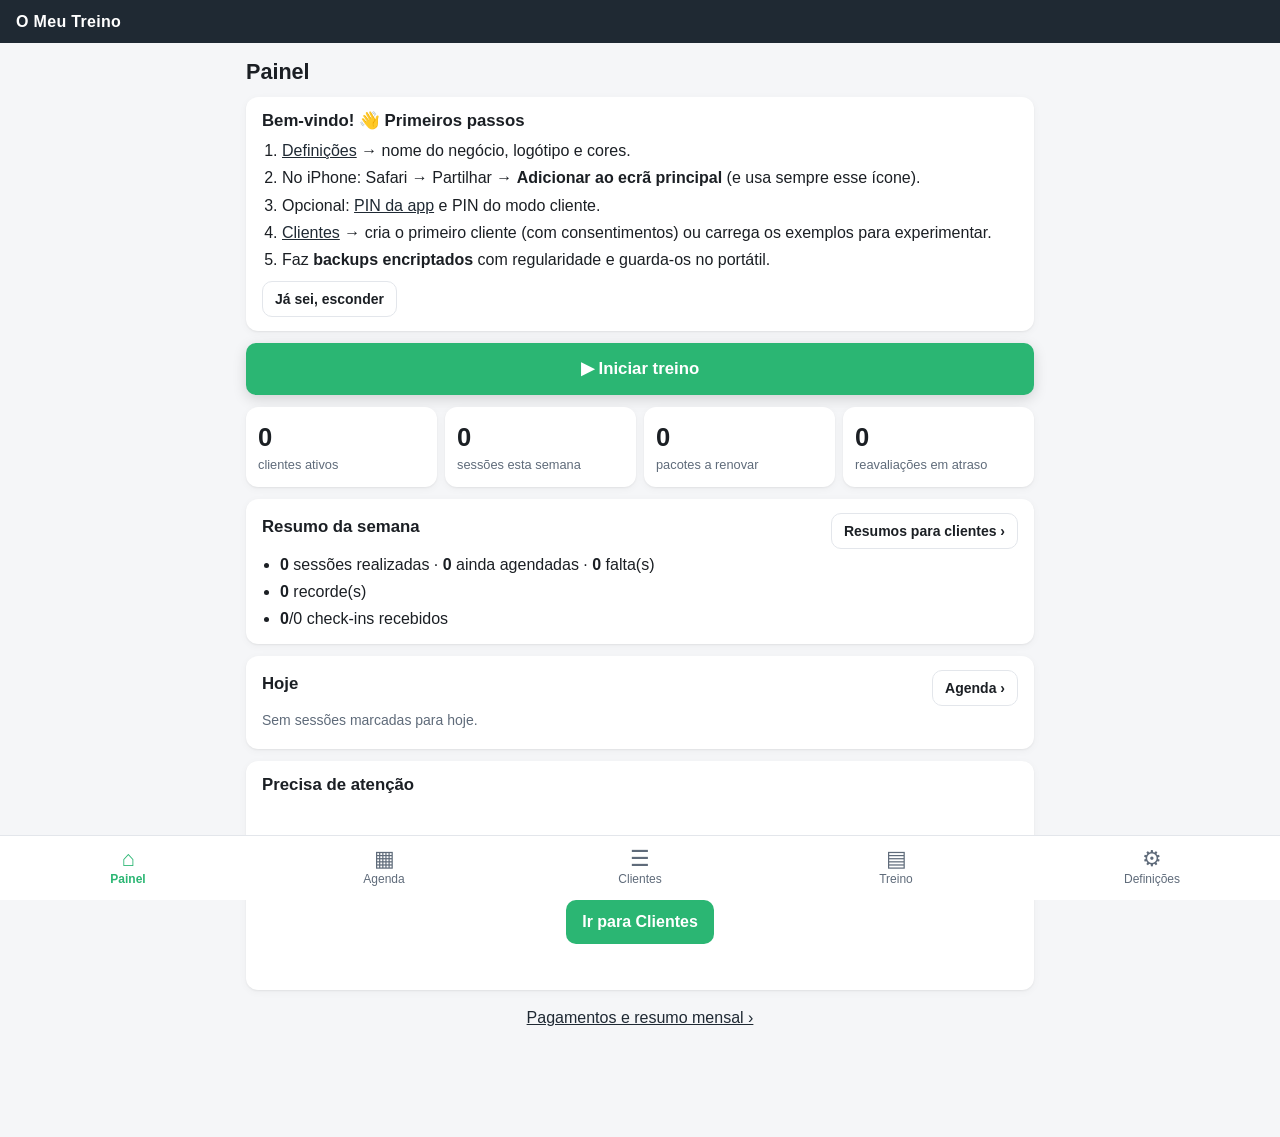
==== index.html @ 569022f7 "Add files via upload" ====
<!doctype html>
<html lang="pt-PT">
<head>
  <meta charset="utf-8">
  <meta name="viewport" content="width=device-width, initial-scale=1, viewport-fit=cover">
  <meta name="theme-color" content="#1F2933">
  <meta name="apple-mobile-web-app-capable" content="yes">
  <meta name="apple-mobile-web-app-status-bar-style" content="black-translucent">
  <meta name="apple-mobile-web-app-title" content="Treino">
  <meta name="format-detection" content="telephone=no">
  <title>Treino</title>
  <link rel="manifest" href="manifest.webmanifest">
  <link rel="icon" href="icons/icon-192.png">
  <link rel="apple-touch-icon" href="icons/icon-180.png">
  <link rel="stylesheet" href="css/app.css">
</head>
<body>
  <div class="topo"><a href="#/" id="marca" class="marca">Treino</a></div>
  <div id="banner-treino" class="banner-treino" role="status" hidden></div>
  <main id="app"><p class="centro ajuda">A carregar…</p></main>
  <nav class="nav" aria-label="Navegação principal">
    <a href="#/"><span aria-hidden="true">⌂</span>Painel</a>
    <a href="#/agenda"><span aria-hidden="true">▦</span>Agenda</a>
    <a href="#/clientes"><span aria-hidden="true">☰</span>Clientes</a>
    <a href="#/treino"><span aria-hidden="true">▤</span>Treino</a>
    <a href="#/definicoes"><span aria-hidden="true">⚙</span>Definições</a>
  </nav>
  <script src="lib/sql-wasm.js"></script>
  <script src="lib/chart.umd.js"></script>
  <script type="module" src="js/app.js"></script>
  <script>
    // Diagnóstico: se a app não arrancar em 8 s, verifica que ficheiros faltam no servidor
    // (caso típico: pastas css/js/lib/icons não enviadas para o GitHub).
    setTimeout(async function () {
      var main = document.getElementById('app');
      if (!main || main.textContent.indexOf('A carregar') === -1) return;
      var ficheiros = ['css/app.css', 'js/app.js', 'js/db.js', 'js/views/painel.js', 'lib/sql-wasm.js', 'lib/sql-wasm.wasm', 'lib/chart.umd.js', 'icons/icon-180.png'];
      var faltam = [];
      for (var i = 0; i < ficheiros.length; i++) {
        try { var r = await fetch(ficheiros[i], { method: 'HEAD', cache: 'no-store' }); if (!r.ok) faltam.push(ficheiros[i]); }
        catch (e) { faltam.push(ficheiros[i]); }
      }
      main.innerHTML = faltam.length
        ? '<h2>A app não arrancou: faltam ficheiros no servidor</h2><p>Não encontrei:</p><ul><li>' + faltam.join('</li><li>') +
          '</li></ul><p>Envia para o GitHub as <strong>pastas</strong> css, js, lib e icons (com o mesmo nome e no mesmo nível do index.html).</p>'
        : '<h2>A app não arrancou</h2><p>Os ficheiros existem, mas houve um erro ao iniciar. Atualiza o iOS/Safari e volta a abrir. ' +
          'Se continuar, envia uma captura desta mensagem.</p>';
    }, 8000);
  </script>
</body>
</html>
---- css/app.css ----
/* ==========================================================================
   Tema — TODAS as cores vivem aqui. A marca (definições) substitui
   --cor-principal e --cor-secundaria em tempo real.
   ========================================================================== */
:root {
  --cor-principal: #1F2933;
  --cor-secundaria: #2BB673;

  --fundo: #F5F6F8;
  --superficie: #FFFFFF;
  --texto: #1B1F24;
  --texto-suave: #5F6B7A;
  --linha: #E3E6EB;

  --ok: #1E8E5A;      --ok-fundo: #E6F5EE;
  --aviso: #A86400;   --aviso-fundo: #FFF4E0;
  --alerta: #C0362C;  --alerta-fundo: #FDECEA;
  --info: #2A5DB0;    --info-fundo: #EAF1FC;

  --raio: 12px;
  --sombra: 0 1px 2px rgba(0, 0, 0, .06), 0 2px 8px rgba(0, 0, 0, .04);
  --fonte: -apple-system, BlinkMacSystemFont, "Segoe UI", Roboto, "Helvetica Neue", Arial, sans-serif;
  --nav-altura: 64px;
}
@media (prefers-color-scheme: dark) {
  :root {
    --fundo: #111418; --superficie: #1B2027; --texto: #E8EBEF; --texto-suave: #9AA5B4; --linha: #2C333D;
    --ok-fundo: #12301F; --aviso-fundo: #33270F; --alerta-fundo: #3A1715; --info-fundo: #142440;
    --ok: #4CC38A; --aviso: #F0A93B; --alerta: #F07167; --info: #7FA8F0;
  }
}

* { box-sizing: border-box; }
/* O atributo hidden ganha sempre a regras de display das classes. */
[hidden] { display: none !important; }
html { -webkit-text-size-adjust: 100%; }
body {
  margin: 0; font-family: var(--fonte); font-size: 16px; line-height: 1.45;
  background: var(--fundo); color: var(--texto);
  padding-bottom: calc(var(--nav-altura) + env(safe-area-inset-bottom) + 16px);
}
a { color: var(--cor-principal); }
@media (prefers-color-scheme: dark) { a { color: var(--cor-secundaria); } }
h1, h2, h3, h4 { line-height: 1.2; margin: 0 0 .5rem; }
h3 { font-size: 1.05rem; }
h4 { font-size: .95rem; margin-top: 1rem; }
small { color: var(--texto-suave); font-weight: normal; }

/* ---------- Estrutura ---------- */
.topo {
  position: sticky; top: 0; z-index: 10;
  background: var(--cor-principal); color: #fff;
  padding: calc(env(safe-area-inset-top) + 10px) 16px 10px;
}
.marca { color: #fff; text-decoration: none; font-weight: 700; letter-spacing: .02em; display: inline-flex; align-items: center; }
.marca img { max-height: 32px; max-width: 160px; }
main { max-width: 820px; margin: 0 auto; padding: 12px 16px; }

.nav {
  position: fixed; bottom: 0; left: 0; right: 0; z-index: 10;
  display: flex; background: var(--superficie); border-top: 1px solid var(--linha);
  padding-bottom: env(safe-area-inset-bottom);
}
.nav a {
  flex: 1; height: var(--nav-altura); display: flex; flex-direction: column; align-items: center; justify-content: center;
  text-decoration: none; color: var(--texto-suave); font-size: .75rem; gap: 2px;
}
.nav a span { font-size: 1.35rem; line-height: 1; }
.nav a.ativo { color: var(--cor-secundaria); font-weight: 600; }

.cab { display: flex; align-items: center; gap: 8px; margin: 4px 0 12px; }
.cab h1 { font-size: 1.35rem; flex: 1; margin: 0; overflow: hidden; text-overflow: ellipsis; }
.cab-acoes { display: flex; gap: 8px; }
.voltar { font-size: 2rem; line-height: 1; text-decoration: none; padding: 0 8px 4px 0; color: var(--texto); }

.ficha-topo { display: flex; flex-wrap: wrap; align-items: center; gap: 6px; margin-bottom: 10px; color: var(--texto-suave); }
.separadores { display: flex; gap: 4px; overflow-x: auto; margin-bottom: 12px; border-bottom: 1px solid var(--linha); }
.separadores a {
  padding: 10px 12px; text-decoration: none; color: var(--texto-suave); white-space: nowrap;
  border-bottom: 3px solid transparent; margin-bottom: -1px;
}
.separadores a.ativo { color: var(--texto); border-bottom-color: var(--cor-secundaria); font-weight: 600; }

.cartao {
  background: var(--superficie); border-radius: var(--raio); box-shadow: var(--sombra);
  padding: 14px 16px; margin-bottom: 12px;
}
.cartao-cab { display: flex; justify-content: space-between; align-items: center; gap: 8px; }
.zona-perigo { border: 1px dashed var(--alerta); box-shadow: none; }

.kpis { display: grid; grid-template-columns: repeat(3, 1fr); gap: 8px; margin-bottom: 12px; }
.kpi { background: var(--superficie); border-radius: var(--raio); box-shadow: var(--sombra); padding: 12px; font-size: .8rem; color: var(--texto-suave); }
.kpi span { display: block; font-size: 1.6rem; font-weight: 700; color: var(--texto); }

/* ---------- Listas ---------- */
.lista { list-style: none; margin: 0 0 12px; padding: 0; }
.lista > li { background: var(--superficie); border-radius: var(--raio); box-shadow: var(--sombra); margin-bottom: 8px; }
.item { display: flex; align-items: center; justify-content: space-between; gap: 12px; padding: 14px 16px; color: inherit; text-decoration: none; min-height: 56px; }
.item-principal { flex: 1; min-width: 0; }
.item-tags { display: flex; flex-wrap: wrap; gap: 4px; margin-top: 4px; }
.item-tags a { text-decoration: none; }
.item-sec { text-align: right; color: var(--texto-suave); font-size: .9rem; }
.lista-simples > li { box-shadow: none; border-bottom: 1px solid var(--linha); border-radius: 0; padding: 10px 0; display: flex; justify-content: space-between; align-items: flex-start; gap: 10px; margin: 0; background: none; }
.lista-simples > li:last-child { border-bottom: 0; }
.lista-simples > li.inativa { opacity: .55; }
.lesao.estado-resolvida { opacity: .65; }
.botoes { display: flex; gap: 8px; flex-wrap: wrap; }

.pesquisa { width: 100%; margin-bottom: 10px; }

/* ---------- Etiquetas e caixas ---------- */
.tag {
  display: inline-block; font-size: .75rem; padding: 2px 8px; border-radius: 99px;
  background: var(--linha); color: var(--texto); white-space: nowrap; vertical-align: middle;
}
.tag-forca { background: color-mix(in srgb, var(--cor-principal) 15%, transparent); color: var(--texto); }
.tag-resist { background: color-mix(in srgb, var(--cor-secundaria) 22%, transparent); color: var(--texto); }
.tag-ok, .tag-resolvida { background: var(--ok-fundo); color: var(--ok); }
.tag-aviso, .tag-em_recuperacao { background: var(--aviso-fundo); color: var(--aviso); }
.tag-alerta, .tag-ativa { background: var(--alerta-fundo); color: var(--alerta); }

.caixa { border-radius: 10px; padding: 10px 12px; margin: 8px 0; border-left: 4px solid; }
.caixa ul { margin: 6px 0; padding-left: 20px; }
.caixa-info { background: var(--info-fundo); border-color: var(--info); }
.caixa-ok { background: var(--ok-fundo); border-color: var(--ok); }
.caixa-aviso { background: var(--aviso-fundo); border-color: var(--aviso); }
.caixa-alerta, .caixa-erro { background: var(--alerta-fundo); border-color: var(--alerta); }
.cartao.caixa-info { border-left: 4px solid var(--info); }
.aviso-ci { font-size: 1rem; }
.aviso-ci strong:first-child { font-size: 1.05rem; letter-spacing: .02em; }
.txt-alerta { color: var(--alerta); }
.estimativa { font-size: .7rem; text-transform: uppercase; letter-spacing: .05em; color: var(--aviso); }

.ajuda { color: var(--texto-suave); font-size: .875rem; margin: 4px 0; }
.ajuda li { margin-bottom: 4px; }
.centro { text-align: center; }
.pre { white-space: pre-wrap; margin: 0 0 8px; }
.vazio { text-align: center; padding: 32px 16px; display: flex; flex-direction: column; gap: 10px; align-items: center; }

/* ---------- Tabelas ---------- */
.tabela { width: 100%; border-collapse: collapse; font-size: .9rem; margin: 6px 0; }
.tabela th, .tabela td { text-align: left; padding: 7px 6px; border-bottom: 1px solid var(--linha); vertical-align: top; }
.tabela th { font-size: .75rem; color: var(--texto-suave); font-weight: 600; text-transform: uppercase; letter-spacing: .03em; }
.resultados td:not(:first-child), .resultados th:not(:first-child) { text-align: right; white-space: nowrap; }
.resultados .ref { color: var(--texto-suave); }
.resultados td:first-child { white-space: normal; }
.delta small { color: inherit; opacity: .8; font-weight: normal; }
@media (max-width: 480px) { .tabela th, .tabela td { padding: 6px 4px; } .resultados { font-size: .85rem; } }
.cartao { overflow-x: auto; }
.delta.sobe { color: var(--ok); font-weight: 600; }
.delta.desce { color: var(--alerta); font-weight: 600; }
.delta.neutro { color: var(--texto-suave); }
.dados { display: grid; grid-template-columns: auto 1fr; gap: 4px 14px; margin: 0; }
.dados dt { color: var(--texto-suave); }
.dados dd { margin: 0; }

/* ---------- Formulários ---------- */
.form fieldset { border: 0; background: var(--superficie); border-radius: var(--raio); box-shadow: var(--sombra); padding: 14px 16px; margin: 0 0 12px; min-width: 0; }
.form legend { font-weight: 700; padding: 0; float: left; width: 100%; margin-bottom: 8px; }
.form legend + * { clear: both; }
.campo { display: flex; flex-direction: column; gap: 4px; margin-bottom: 10px; min-width: 0; }
.campo label { font-size: .85rem; font-weight: 600; }
.campo small { font-size: .78rem; }
.campo-check { flex-direction: row; align-items: center; gap: 10px; font-weight: normal; min-height: 40px; flex-wrap: wrap; }
.campo-check input { width: 22px; height: 22px; accent-color: var(--cor-secundaria); }
.campo-check small { flex-basis: 100%; }
input, select, textarea {
  font: inherit; font-size: 16px; /* evita zoom automático no iPhone */
  padding: 10px 12px; border: 1px solid var(--linha); border-radius: 10px;
  background: var(--superficie); color: var(--texto); width: 100%; min-height: 44px;
}
input[type="color"] { padding: 4px; height: 44px; }
input[type="checkbox"] { width: auto; min-height: 0; }
input:focus, select:focus, textarea:focus { outline: 2px solid var(--cor-secundaria); outline-offset: 1px; }
.invalido { border-color: var(--alerta); background: var(--alerta-fundo); }
.erro-campo { color: var(--alerta); font-size: .82rem; margin: 2px 0 0; }
.grelha-2, .grelha-3, .grelha-4 { display: grid; gap: 0 10px; grid-template-columns: 1fr 1fr; align-items: end; }
@media (min-width: 600px) {
  .grelha-3 { grid-template-columns: repeat(3, 1fr); }
  .grelha-4 { grid-template-columns: repeat(4, 1fr); }
}
.bloco-teste { border-top: 1px solid var(--linha); padding-top: 10px; margin-top: 10px; }
.bloco-teste .lado { grid-column: 1 / -1; font-size: .85rem; }
.calc { margin: 0; min-height: 1.2em; font-size: .92rem; }
.barra-acoes { position: sticky; bottom: calc(var(--nav-altura) + env(safe-area-inset-bottom) + 8px); z-index: 5; }
.barra-acoes-topo { margin-bottom: 12px; }
.logo-prev { max-height: 60px; max-width: 200px; display: block; margin: 6px 0; }
.paletas { display: flex; gap: 8px; flex-wrap: wrap; }
.paleta { display: flex; align-items: center; gap: 4px; padding: 6px 10px; border: 1px solid var(--linha); border-radius: 10px; background: var(--superficie); color: var(--texto); cursor: pointer; }
.paleta span { width: 20px; height: 20px; border-radius: 50%; display: inline-block; }

/* ---------- Botões ---------- */
.btn {
  display: inline-flex; align-items: center; justify-content: center; gap: 6px;
  min-height: 44px; padding: 10px 16px; border-radius: 10px; border: 0; cursor: pointer;
  background: var(--cor-secundaria); color: #fff; font: inherit; font-weight: 600; text-decoration: none;
  -webkit-tap-highlight-color: transparent;
}
.btn:active { transform: scale(.98); }
.btn-sec { background: var(--superficie); color: var(--texto); border: 1px solid var(--linha); }
.btn-perigo { background: var(--alerta); color: #fff; }
.btn-peq { min-height: 36px; padding: 6px 12px; font-size: .875rem; }
.btn-grande { width: 100%; min-height: 52px; font-size: 1.05rem; box-shadow: 0 4px 14px rgba(0, 0, 0, .15); }

/* ---------- Diálogos e avisos ---------- */
.dialogo { border: 0; border-radius: 16px; padding: 0; width: min(560px, calc(100vw - 24px)); max-height: 90vh; background: var(--superficie); color: var(--texto); }
.dialogo::backdrop { background: rgba(0, 0, 0, .45); }
.dialogo form { padding: 16px; }
.dialogo-acoes { display: flex; justify-content: flex-end; gap: 8px; margin-top: 12px; }
.toasts {
  position: fixed; left: 50%; transform: translateX(-50%); z-index: 100;
  bottom: calc(var(--nav-altura) + env(safe-area-inset-bottom) + 16px);
  display: flex; flex-direction: column; align-items: center; gap: 8px; pointer-events: none;
}
.toast {
  background: var(--texto); color: var(--fundo); padding: 10px 16px; border-radius: 99px; font-size: .9rem;
  box-shadow: 0 4px 16px rgba(0, 0, 0, .2); transition: opacity .4s; max-width: calc(100vw - 32px);
}
.toast-erro { background: var(--alerta); color: #fff; }
.toast-info { background: var(--info); color: #fff; }
.toast.sair { opacity: 0; }

/* ==========================================================================
   Fase 2 — biblioteca e planos
   ========================================================================== */
.barra-filtros { display: grid; grid-template-columns: 1fr; gap: 8px; margin-bottom: 6px; }
@media (min-width: 600px) { .barra-filtros { grid-template-columns: 1fr 220px auto; } }
.item-botao { width: 100%; background: none; border: 0; font: inherit; color: inherit; text-align: left; cursor: pointer; }
.lista-check { max-height: 220px; overflow-y: auto; border: 1px solid var(--linha); border-radius: 10px; padding: 4px 10px; margin-top: 6px; }
.lista-check .campo-check { min-height: 36px; }
.lista-escolha { max-height: 42vh; overflow-y: auto; border: 1px solid var(--linha); border-radius: 10px; margin: 8px 0; }
.opcao { display: block; width: 100%; text-align: left; padding: 10px 12px; border: 0; border-bottom: 1px solid var(--linha); background: var(--superficie); color: var(--texto); font: inherit; cursor: pointer; min-height: 44px; }
.opcao:last-child { border-bottom: 0; }
.opcao.escolhida { background: color-mix(in srgb, var(--cor-secundaria) 20%, var(--superficie)); box-shadow: inset 4px 0 0 var(--cor-secundaria); }
.select-compacto { width: auto; min-height: 32px; padding: 4px 8px; font-size: .85rem; }
.semanas a { display: flex; flex-direction: column; align-items: center; line-height: 1.2; }
.semanas small { font-size: .7rem; }
.sessao h3 { margin: 0; }
.lista-ex { list-style: none; margin: 8px 0; padding: 0; counter-reset: ex; }
.lista-ex > li { border-top: 1px solid var(--linha); padding: 6px 0; counter-increment: ex; }
.ex-linha { display: flex; align-items: flex-start; gap: 6px; }
.ex-principal { flex: 1; min-width: 0; display: flex; flex-direction: column; gap: 2px; text-align: left; background: none; border: 0; padding: 6px 0; font: inherit; color: inherit; cursor: pointer; }
.ex-principal strong::before { content: counter(ex) ". "; color: var(--texto-suave); font-weight: normal; }
.sessao .cartao-cab { align-items: flex-start; }
.sessao .cartao-cab h3 { flex: 1; min-width: 0; }
.sessao .cartao-cab .botoes { flex-wrap: nowrap; gap: 4px; }
.ex-mover { display: flex; gap: 4px; }
.btn-icone { min-height: 36px; min-width: 36px; padding: 4px 8px; }
.btn:disabled { opacity: .35; cursor: default; }
.ex-contra { box-shadow: inset 4px 0 0 var(--alerta); padding-left: 10px !important; }
.ex-adaptar { box-shadow: inset 4px 0 0 var(--aviso); padding-left: 10px !important; }
.form fieldset.sub, .dialogo fieldset.sub { border: 1px solid var(--linha); border-radius: 10px; padding: 10px 12px; margin: 8px 0; box-shadow: none; }
.dialogo fieldset.sub legend { font-weight: 600; padding: 0 4px; }
.lista-sug { list-style: none; padding: 0; margin: 0 0 8px; }
.lista-sug li { border-bottom: 1px solid var(--linha); }
.menu-opcoes { display: flex; flex-direction: column; gap: 8px; }
.menu-opcoes .btn { justify-content: flex-start; }

/* ==========================================================================
   Fase 3 — sessões, Modo Treino, pacotes
   ========================================================================== */
.banner-treino {
  position: sticky; top: calc(env(safe-area-inset-top) + 48px); z-index: 9;
  display: flex; align-items: center; justify-content: space-between; gap: 8px;
  padding: 8px 16px; background: var(--cor-secundaria); color: #fff; font-size: .9rem;
}
.banner-treino .btn { background: #fff; color: #111; }
.btn-iniciar { width: 100%; margin-bottom: 12px; }
.btn-largo { width: 100%; margin: 8px 0 12px; }
.cartao-treino { display: flex; flex-direction: column; gap: 4px; text-decoration: none; color: inherit; border-left: 4px solid var(--cor-secundaria); }
.kpis-4 { grid-template-columns: repeat(2, 1fr); }
@media (min-width: 600px) { .kpis-4 { grid-template-columns: repeat(4, 1fr); } }
a.kpi { text-decoration: none; }
.barra-progresso { height: 12px; background: var(--linha); border-radius: 99px; overflow: hidden; margin: 8px 0; }
.barra-progresso span { display: block; height: 100%; background: var(--cor-secundaria); }
.nav-mes { display: flex; align-items: center; justify-content: space-between; gap: 8px; margin-bottom: 12px; }
.nav-mes > strong { text-transform: capitalize; } /* nome do mês */
.ref-ant { font-size: .85rem; color: var(--info); margin: 2px 0 6px; }
.motivo { color: var(--info); }

/* ---------- Modo Treino ---------- */
body.modo-treino { padding-bottom: 24px; }
body.modo-treino .nav { display: none; }
body.modo-treino .toasts { bottom: 16px; }
body.modo-treino main { padding-top: 0; }
.vivo-topo {
  position: sticky; top: calc(env(safe-area-inset-top) + 48px); z-index: 8;
  display: flex; align-items: center; gap: 8px; margin: 0 -16px; padding: 8px 16px;
  background: var(--superficie); border-bottom: 1px solid var(--linha); box-shadow: var(--sombra);
}
.vivo-info { flex: 1; min-width: 0; display: flex; flex-direction: column; line-height: 1.2; }
.vivo-info strong { overflow: hidden; text-overflow: ellipsis; white-space: nowrap; }
.vivo-info small { font-size: .78rem; }
.relogio { font-variant-numeric: tabular-nums; font-size: 1.6rem; font-weight: 800; letter-spacing: .02em; }
.relogio.pausado { color: var(--aviso); animation: piscar 1.2s infinite; }
@keyframes piscar { 50% { opacity: .4; } }
.btn-icone-g { min-width: 44px; min-height: 44px; padding: 0; font-size: 1.1rem; }
.btn-terminar { background: var(--texto); color: var(--fundo); }
.btn-grande.btn-terminar { margin-top: 12px; }
.descanso {
  position: sticky; top: calc(env(safe-area-inset-top) + 48px + 62px); z-index: 7;
  display: flex; align-items: center; gap: 6px; flex-wrap: wrap; margin: 0 -16px 8px; padding: 6px 16px;
  background: var(--info-fundo); border-bottom: 1px solid var(--linha); font-size: .9rem;
}
.descanso strong { font-size: 1.3rem; font-variant-numeric: tabular-nums; margin-right: auto; }
.descanso.fim { background: var(--ok-fundo); }
.descanso.pausado strong { color: var(--aviso); }
.vivo-lista { display: flex; flex-direction: column; gap: 8px; margin-top: 8px; }
.ex-fechado {
  display: flex; align-items: center; gap: 10px; width: 100%; min-height: 52px; padding: 10px 14px;
  background: var(--superficie); border: 1px solid var(--linha); border-radius: var(--raio); color: var(--texto); font: inherit; text-align: left; cursor: pointer;
}
.ex-fechado .ex-nome { flex: 1; }
.ex-fechado .ex-icone { width: 1.4em; text-align: center; font-weight: 700; }
.ex-fechado.estado-feito { opacity: .7; }
.ex-fechado.estado-feito .ex-icone { color: var(--ok); }
.ex-fechado .ex-cont { color: var(--texto-suave); font-variant-numeric: tabular-nums; }
.ex-atual { border: 2px solid var(--cor-secundaria); margin: 0; }
.ex-atual h2 { font-size: 1.25rem; margin: 0; }
.referencias { display: grid; grid-template-columns: 1fr 1fr; gap: 8px; margin: 8px 0; }
.referencias > div { background: var(--fundo); border-radius: 10px; padding: 8px 10px; display: flex; flex-direction: column; font-size: .85rem; }
.referencias span { color: var(--texto-suave); font-size: .75rem; text-transform: uppercase; letter-spacing: .03em; }
.series { display: flex; flex-direction: column; gap: 4px; margin: 8px 0; }
.serie-linha { display: flex; align-items: center; gap: 10px; padding: 8px 10px; border-radius: 10px; background: var(--fundo); width: 100%; border: 0; font: inherit; color: inherit; text-align: left; }
.serie-linha > span:nth-child(2) { flex: 1; }
.serie-linha .n { font-weight: 700; min-width: 2.2em; font-variant-numeric: tabular-nums; }
.serie-linha.feita { background: var(--ok-fundo); }
.serie-linha.saltada { opacity: .6; }
.serie-linha.pendente { color: var(--texto-suave); }
button.serie-linha { cursor: pointer; }
.serie-editor { border: 2px solid var(--texto); border-radius: 14px; padding: 10px 12px; display: flex; flex-direction: column; gap: 8px; background: var(--superficie); }
.se-cab { font-size: .95rem; }
.ajuste { display: grid; grid-template-columns: 52px 56px 1fr 56px 44px; align-items: center; gap: 6px; }
.aj-rot { font-weight: 700; font-size: .9rem; }
.aj-uni { color: var(--texto-suave); font-size: .85rem; }
.btn-aj {
  min-height: 56px; border-radius: 12px; border: 0; font-size: 1.8rem; font-weight: 700; cursor: pointer;
  background: var(--texto); color: var(--fundo); -webkit-tap-highlight-color: transparent;
}
.btn-aj:active { transform: scale(.96); }
.aj-val { text-align: center; font-size: 1.6rem; font-weight: 800; min-height: 56px; padding: 4px; font-variant-numeric: tabular-nums; }
.passos { display: flex; gap: 6px; justify-content: center; }
.chips { display: flex; flex-wrap: wrap; gap: 6px; margin: 6px 0; }
.chip {
  min-height: 36px; padding: 4px 12px; border-radius: 99px; border: 1px solid var(--linha);
  background: var(--superficie); color: var(--texto); font: inherit; font-size: .85rem; cursor: pointer;
}
.chip.ativo { background: var(--texto); color: var(--fundo); border-color: var(--texto); }
.chip.chip-dor { background: var(--alerta); border-color: var(--alerta); color: #fff; }
.linha-q { display: flex; align-items: center; justify-content: space-between; gap: 10px; }
.linha-q label { display: flex; align-items: center; gap: 6px; font-weight: 600; font-size: .9rem; }
.input-curto { width: 64px; text-align: center; }
.segmentado { display: inline-flex; border: 1px solid var(--linha); border-radius: 10px; overflow: hidden; }
.segmentado button { min-width: 52px; min-height: 44px; border: 0; background: var(--superficie); color: var(--texto); font: inherit; font-weight: 700; cursor: pointer; }
.segmentado button + button { border-left: 1px solid var(--linha); }
.segmentado button.ativo { background: var(--texto); color: var(--fundo); }
.e1rm { min-height: 1.3em; font-size: .95rem; }
.tag-pr { background: #FFD24A; color: #3A2A00; font-weight: 800; }
.linha-dor { display: flex; gap: 8px; align-items: center; }
.linha-dor input { flex: 1; }
.acoes-serie { display: grid; grid-template-columns: auto auto 1fr; gap: 8px; }
.acoes-serie .btn { min-height: 52px; }
.btn-concluir { background: var(--ok); color: #fff; font-size: 1.05rem; min-height: 56px; grid-column: -2 / -1; }
.ex-acoes { margin: 6px 0; }
.nota-ex { margin-top: 4px; }
.vivo-rodape { justify-content: space-between; margin-top: 8px; }
.resumo-fim .kpi span { font-size: 1.3rem; }
@media (max-width: 380px) {
  .ajuste { grid-template-columns: 46px 52px 1fr 52px 36px; }
  .acoes-serie { grid-template-columns: 1fr 1fr; }
  .btn-concluir { grid-column: 1 / -1; }
}
.mais-serie summary { cursor: pointer; color: var(--texto-suave); font-size: .85rem; padding: 6px 0; min-height: 36px; }
.mais-serie[open] summary { margin-bottom: 6px; }
.linha-q { flex-wrap: wrap; }

/* ==========================================================================
   Fase 4 — análise, gráficos, zonas
   ========================================================================== */
.lista-alertas { list-style: none; margin: 0; padding: 0; display: flex; flex-direction: column; gap: 6px; }
.lista-alertas a { display: flex; gap: 8px; align-items: flex-start; padding: 8px 10px; border-radius: 10px; text-decoration: none; color: var(--texto); }
.lista-alertas .alerta a { background: var(--alerta-fundo); }
.lista-alertas .aviso a { background: var(--aviso-fundo); }
.highlights { list-style: none; margin: 0; padding: 0; display: grid; grid-template-columns: 1fr; gap: 8px; }
@media (min-width: 600px) { .highlights { grid-template-columns: 1fr 1fr; } }
.highlights li { display: flex; gap: 10px; align-items: flex-start; padding: 10px 12px; border-radius: 12px; background: var(--fundo); border-left: 4px solid var(--linha); }
.highlights li div { display: flex; flex-direction: column; gap: 2px; min-width: 0; }
.hl-icone { font-size: 1.2rem; line-height: 1.2; width: 1.4em; text-align: center; }
.hl-tipo { font-size: .7rem; text-transform: uppercase; letter-spacing: .05em; color: var(--texto-suave); }
.hl-pr { border-left-color: #eda100; }
.hl-subida { border-left-color: var(--ok); }
.hl-queda { border-left-color: var(--alerta); }
.hl-estagnacao { border-left-color: var(--aviso); }
.hl-info { border-left-color: var(--info); }
.kpi small { display: block; font-size: .72rem; color: var(--texto-suave); margin-top: 2px; }
.comparacao td:not(:first-child), .comparacao th:not(:first-child) { text-align: right; font-variant-numeric: tabular-nums; }
.grafico { margin: 16px 0 8px; }
.grafico figcaption { display: flex; flex-direction: column; margin-bottom: 6px; }
.grafico figcaption small { font-size: .78rem; }
.grafico-area { position: relative; width: 100%; }
.grafico-tabela summary { cursor: pointer; font-size: .82rem; color: var(--texto-suave); padding: 6px 0; }
.grafico-tabela .tabela { font-variant-numeric: tabular-nums; }
.sub-hx { border: 1px solid var(--linha); border-radius: 10px; padding: 6px 10px; margin: 6px 0; }
.sub-hx summary { cursor: pointer; font-weight: 600; padding: 4px 0; }
.txt-ok { color: var(--ok); }

/* ==========================================================================
   Fase 5 — agenda, metas, consistência, check-in
   ========================================================================== */
.agenda { display: grid; grid-template-columns: 1fr; gap: 8px; }
@media (min-width: 900px) { .agenda { grid-template-columns: repeat(7, 1fr); } main:has(.agenda) { max-width: 1280px; } }
.dia { background: var(--superficie); border-radius: var(--raio); box-shadow: var(--sombra); padding: 8px; display: flex; flex-direction: column; gap: 6px; min-width: 0; }
.dia header { display: flex; flex-wrap: wrap; align-items: center; gap: 6px; justify-content: space-between; padding: 2px 4px 6px; border-bottom: 1px solid var(--linha); }
.dia.hoje { outline: 2px solid var(--cor-secundaria); }
.dia.sobre header { color: var(--alerta); }
.dia.livre { opacity: .75; }
.ag-item {
  display: flex; gap: 8px; align-items: flex-start; width: 100%; text-align: left; min-height: 44px;
  padding: 8px; border-radius: 10px; border: 1px solid var(--linha); background: var(--fundo); color: var(--texto); font: inherit; font-size: .9rem; cursor: pointer;
}
.ag-item .hora { font-weight: 800; font-variant-numeric: tabular-nums; min-width: 3em; }
.ag-item.estado-agendada { border-left: 4px solid var(--cor-secundaria); }
.ag-item.estado-realizada { border-left: 4px solid var(--ok); opacity: .8; }
.ag-item.estado-em_curso { border-left: 4px solid var(--aviso); }
.ag-item.estado-faltou { border-left: 4px solid var(--alerta); opacity: .75; }
.ag-item.estado-cancelada { opacity: .5; text-decoration: line-through; }
.ag-reav { border-style: dashed; background: var(--info-fundo); }
.ag-mais { min-height: 36px; border: 1px dashed var(--linha); border-radius: 10px; background: none; color: var(--texto-suave); font-size: 1.2rem; cursor: pointer; }
.btn-iniciar-item { background: var(--ok); }

.semanas-strip { display: grid; grid-template-columns: repeat(12, 1fr); gap: 4px; margin: 8px 0; }
.sw { display: flex; flex-direction: column; align-items: center; gap: 2px; padding: 6px 0; border-radius: 8px; background: var(--fundo); font-weight: 800; }
.sw small { font-size: .6rem; font-weight: normal; color: var(--texto-suave); }
.sw-cumprida { background: var(--ok-fundo); color: var(--ok); }
.sw-falhada { background: var(--alerta-fundo); color: var(--alerta); }
.sw-pausa { background: var(--info-fundo); color: var(--info); }
.sw-em_curso { border: 1px dashed var(--linha); }

.metas { list-style: none; margin: 0; padding: 0; display: flex; flex-direction: column; gap: 12px; }
.meta.inativa { opacity: .55; }
.meta-cab { display: flex; align-items: center; gap: 8px; flex-wrap: wrap; }
.meta-cab strong { flex: 1; min-width: 0; }
.barra-meta { position: relative; height: 14px; background: var(--linha); border-radius: 99px; margin: 8px 0 4px; }
.barra-meta > span { display: block; height: 100%; border-radius: 99px; background: var(--cor-secundaria); }
.barra-meta .marco { position: absolute; top: -3px; width: 4px; height: 20px; margin-left: -2px; border-radius: 2px; background: var(--texto-suave); }
.barra-meta .marco.ok { background: var(--ok); }
.meta-valores { display: flex; justify-content: space-between; font-size: .85rem; color: var(--texto-suave); font-variant-numeric: tabular-nums; }
.meta-valores strong { color: var(--texto); }
.meta-marcos { display: flex; gap: 10px; flex-wrap: wrap; font-size: .82rem; color: var(--texto-suave); margin-top: 4px; }
.meta-marcos .ok { color: var(--ok); font-weight: 600; }

.checkins td, .checkins th { text-align: center; }
.checkins td:first-child, .checkins th:first-child { text-align: left; }
.ck-mau { background: var(--alerta-fundo); color: var(--alerta); font-weight: 700; }
.ck-nota td { border-top: 0; padding-top: 0; }
.ck-linha { display: flex; flex-direction: column; gap: 6px; margin-bottom: 12px; }
.ck-linha small { display: block; color: var(--texto-suave); font-size: .78rem; }
.ck-seg { display: grid; grid-template-columns: repeat(5, 1fr); width: 100%; }
.ck-seg button { min-height: 52px; font-size: 1.2rem; }

/* ==========================================================================
   Fase 6 — relatórios, modo cliente, fotografias
   ========================================================================== */
.acoes-cliente { display: grid; grid-template-columns: 1fr 1fr; gap: 8px; margin-bottom: 12px; }
.acoes-cliente .btn-iniciar { grid-column: 1 / -1; }
.resumo-semana { margin: 4px 0 0; padding-left: 18px; display: flex; flex-direction: column; gap: 4px; }
.preview-imagem { width: 100%; max-height: 60vh; object-fit: contain; border-radius: 10px; border: 1px solid var(--linha); }

/* ---------- Relatório: "folha" sempre clara (como vai ser impressa) ---------- */
.barra-relatorio { margin-bottom: 12px; }
.relatorio {
  --t: #1B1F24; --t2: #5F6B7A; --l: #E3E6EB;
  background: #fff; color: var(--t); max-width: 210mm; margin: 0 auto; padding: 0 0 18px;
  border-radius: 6px; box-shadow: 0 2px 16px rgba(0, 0, 0, .18); overflow: hidden; font-size: 14px; line-height: 1.45;
}
.relatorio section { padding: 6px 24px 2px; }
.relatorio h2 { font-size: 1.05rem; margin: 14px 0 8px; color: var(--t); }
.relatorio small { color: var(--t2); }
.rel-cab { background: var(--marca); color: #fff; padding: 20px 24px 16px; border-bottom: 6px solid var(--marca2); }
.rel-cab h1 { font-size: 1.6rem; margin: 6px 0 2px; color: #fff; }
.rel-cab p { margin: 0; opacity: .9; }
.rel-marca img { max-height: 40px; max-width: 180px; }
.rel-marca strong { font-size: 1rem; letter-spacing: .02em; }
.rel-kpis { display: grid; grid-template-columns: repeat(3, 1fr); gap: 10px; padding: 16px 24px 4px; }
.rel-kpi { border: 1px solid var(--l); border-radius: 10px; padding: 10px; text-align: center; color: var(--t2); font-size: .82rem; }
.rel-kpi span { display: block; font-size: 1.6rem; font-weight: 800; color: var(--t); }
.rel-frase { padding: 4px 24px; font-size: 1rem; font-weight: 600; }
.rel-lista { margin: 0; padding-left: 18px; }
.rel-lista li { margin-bottom: 4px; }
.rel-metas { list-style: none; margin: 0; padding: 0; display: flex; flex-direction: column; gap: 10px; }
.rel-meta-cab { display: flex; justify-content: space-between; gap: 8px; }
.rel-barra { height: 10px; background: var(--l); border-radius: 99px; margin: 4px 0; overflow: hidden; }
.rel-barra span { display: block; height: 100%; background: #1E8E5A; }
.rel-checkin { display: grid; grid-template-columns: repeat(4, 1fr); gap: 8px; }
.rel-checkin div { border: 1px solid var(--l); border-radius: 8px; padding: 6px; text-align: center; font-size: .8rem; color: var(--t2); }
.rel-checkin span { display: block; font-size: 1.2rem; font-weight: 800; color: var(--t); }
.rel-foco { background: #EAF1FC; margin: 12px 24px 0; border-radius: 10px; padding: 4px 16px 10px !important; }
.rel-tabela { width: 100%; border-collapse: collapse; font-size: .85rem; font-variant-numeric: tabular-nums; }
.rel-tabela th, .rel-tabela td { padding: 5px 6px; border-bottom: 1px solid var(--l); text-align: right; }
.rel-tabela th:first-child, .rel-tabela td:first-child { text-align: left; }
.rel-tabela th { color: var(--t2); font-weight: 600; font-size: .75rem; text-transform: uppercase; }
.rel-grupo td { font-weight: 700; color: var(--t); background: #F5F6F8; text-align: left !important; }
.rel-melhor { color: #1E8E5A; font-weight: 700; }
.rel-ponto { color: var(--t2); font-style: italic; }
.rel-sub { margin: -4px 0 6px; color: var(--t2); }
.rel-g { margin-bottom: 10px; }
.rel-g-tit { margin: 4px 0; font-weight: 600; }
.rel-fotos { display: grid; grid-template-columns: 1fr 1fr; gap: 12px; }
.rel-fotos img { width: 100%; border-radius: 8px; }
.rel-fotos figcaption { text-align: center; color: var(--t2); font-size: .8rem; }
.rel-rodape { padding: 14px 24px 0; color: var(--t2); font-size: .75rem; text-align: right; }

@page { size: A4; margin: 12mm; }
@media print {
  body { background: #fff !important; padding: 0 !important; }
  .topo, .nav, .banner-treino, .toasts, .nao-imprimir, dialog { display: none !important; }
  main { max-width: none; padding: 0; }
  .relatorio { box-shadow: none; border-radius: 0; max-width: none; }
  .rel-cab, .rel-foco, .rel-grupo td, .rel-barra span { -webkit-print-color-adjust: exact; print-color-adjust: exact; }
  .quebra-evitar, .rel-metas li, .rel-g { break-inside: avoid; }
}

/* ---------- Modo cliente: grande, claro e simples ---------- */
body.modo-cliente .nav, body.modo-cliente .topo, body.modo-cliente .banner-treino { display: none; }
body.modo-cliente { padding-bottom: 24px; font-size: 18px; }
body.modo-cliente main { max-width: 980px; }
.mc-cab { display: flex; align-items: center; gap: 12px; padding: calc(env(safe-area-inset-top) + 8px) 0 8px; }
.mc-cab h1 { flex: 1; font-size: 1.5rem; margin: 0; }
.mc-marca img { max-height: 36px; max-width: 140px; }
.mc-tabs { display: flex; gap: 6px; overflow-x: auto; margin: 6px 0 14px; }
.mc-tabs a { padding: 12px 16px; border-radius: 99px; text-decoration: none; color: var(--texto); background: var(--superficie); white-space: nowrap; font-weight: 600; min-height: 48px; display: flex; align-items: center; }
.mc-tabs a.ativo { background: var(--cor-secundaria); color: #fff; }
.mc-destaques { display: grid; grid-template-columns: 1fr; gap: 10px; margin-bottom: 14px; }
@media (min-width: 700px) { .mc-destaques { grid-template-columns: 1fr 1fr; } .mc-cartoes { grid-template-columns: repeat(3, 1fr) !important; } }
.mc-destaque { display: flex; gap: 12px; align-items: center; background: var(--superficie); border-radius: 16px; padding: 14px 16px; box-shadow: var(--sombra); }
.mc-destaque > span { font-size: 1.8rem; }
.mc-destaque div { display: flex; flex-direction: column; }
.mc-cartoes { display: grid; grid-template-columns: 1fr 1fr; gap: 10px; margin-bottom: 14px; }
.mc-cartao { background: var(--superficie); border-radius: 16px; padding: 14px; box-shadow: var(--sombra); display: flex; flex-direction: column; gap: 6px; }
.mc-nome { font-size: .85rem; color: var(--texto-suave); }
.mc-valores { display: flex; align-items: baseline; gap: 8px; flex-wrap: wrap; }
.mc-antes { font-size: 1.1rem; color: var(--texto-suave); }
.mc-agora { font-size: 1.9rem; font-weight: 800; }
.mc-valores small { font-size: .8rem; font-weight: 400; margin-left: 3px; }
.mc-seta { color: var(--texto-suave); }
.mc-rodape { font-size: .85rem; color: var(--texto-suave); }
.mc-melhor .mc-rodape { color: var(--ok); font-weight: 700; }
.mc-grafico { position: relative; height: 300px; background: var(--superficie); border-radius: 16px; padding: 10px; margin-bottom: 8px; }
.mc-select { font-size: 18px; margin-bottom: 8px; }
.mc-nota { color: var(--texto-suave); font-size: .9rem; }
.mc-streak { display: flex; gap: 16px; align-items: center; background: var(--superficie); border-radius: 16px; padding: 18px; box-shadow: var(--sombra); margin-bottom: 14px; }
.mc-streak > span { font-size: 2.6rem; font-weight: 800; }
.mc-streak div { display: flex; flex-direction: column; }
.mc-metas { list-style: none; padding: 0; margin: 0; display: flex; flex-direction: column; gap: 14px; }
.mc-metas li { background: var(--superficie); border-radius: 16px; padding: 14px 16px; box-shadow: var(--sombra); }
.mc-meta-cab { display: flex; justify-content: space-between; gap: 8px; font-size: 1.05rem; }
.mc-barra { height: 18px; background: var(--linha); border-radius: 99px; overflow: hidden; margin: 10px 0 6px; }
.mc-barra span { display: block; height: 100%; background: var(--cor-secundaria); border-radius: 99px; }
.mc-ok { color: var(--ok); font-weight: 700; margin: 4px 0 0; }
.mc-marcos { display: flex; gap: 12px; flex-wrap: wrap; color: var(--texto-suave); margin: 0; font-size: .9rem; }
.mc-marcos .ok { color: var(--ok); font-weight: 700; }

/* ---------- Fotografias ---------- */
.fotos-entrada { display: grid; grid-template-columns: repeat(3, 1fr); gap: 8px; margin: 8px 0 12px; }
.foto-alvo { display: flex; flex-direction: column; align-items: center; gap: 4px; padding: 10px 6px; border: 2px dashed var(--linha); border-radius: 12px; cursor: pointer; text-align: center; font-weight: 600; }
.foto-prev { width: 100%; aspect-ratio: 2/3; display: flex; align-items: center; justify-content: center; font-size: 2rem; background: var(--fundo); border-radius: 8px; overflow: hidden; }
.foto-prev img { width: 100%; height: 100%; object-fit: cover; }
.fotos-tl { display: flex; flex-direction: column; gap: 12px; }
.tl-fotos { display: grid; grid-template-columns: repeat(3, 1fr); gap: 6px; margin-top: 6px; }
.tl-fotos figure, .comparar-fotos figure { margin: 0; }
.tl-fotos img { width: 100%; aspect-ratio: 2/3; object-fit: cover; border-radius: 8px; background: var(--fundo); }
.tl-fotos figcaption { display: flex; align-items: center; justify-content: space-between; font-size: .78rem; color: var(--texto-suave); }
.tl-fotos .vazia span, .comparar-fotos .vazia { display: flex; align-items: center; justify-content: center; aspect-ratio: 2/3; background: var(--fundo); border-radius: 8px; color: var(--texto-suave); }
.comparar-controlos { display: grid; grid-template-columns: 1fr; gap: 8px; margin-bottom: 10px; }
@media (min-width: 600px) { .comparar-controlos { grid-template-columns: 1fr auto 1fr; } }
.comparar-fotos { display: grid; grid-template-columns: 1fr 1fr; gap: 10px; }
.comparar-fotos img { width: 100%; aspect-ratio: 2/3; object-fit: cover; border-radius: 10px; background: var(--fundo); }
.comparar-fotos figcaption { text-align: center; font-weight: 600; margin-top: 4px; }
.mc-cab { flex-wrap: wrap; }
.mc-cab .mc-marca { flex: 1; }
.mc-cab h1 { order: 3; flex-basis: 100%; }

/* ==========================================================================
   Fase 7 — bloqueio, avisos, polimento
   ========================================================================== */
.bloqueio { position: fixed; inset: 0; z-index: 1000; background: var(--cor-principal); color: #fff; display: flex; align-items: center; justify-content: center; padding: 24px; }
body.bloqueada { overflow: hidden; }
body.bloqueada main, body.bloqueada .nav, body.bloqueada .topo { visibility: hidden; }
.bloqueio-caixa { width: min(340px, 100%); display: flex; flex-direction: column; align-items: center; gap: 14px; }
.bloqueio-icone { font-size: 2.4rem; }
.bloqueio h1 { margin: 0; font-size: 1.3rem; color: #fff; }
.bloqueio-pontos { min-height: 1.6em; font-size: 1.6rem; letter-spacing: .4em; }
.bloqueio-teclado { display: grid; grid-template-columns: repeat(3, 1fr); gap: 12px; width: 100%; }
.bloqueio-teclado button { min-height: 64px; border-radius: 50%; aspect-ratio: 1; border: 0; font-size: 1.6rem; font-weight: 600; background: rgba(255, 255, 255, .15); color: #fff; cursor: pointer; }
.bloqueio-teclado button:active { background: rgba(255, 255, 255, .3); }
.bloqueio-erro { color: #FFD2CC; margin: 0; }
.bloqueio-esqueci { background: none; border: 0; color: rgba(255, 255, 255, .8); text-decoration: underline; font: inherit; cursor: pointer; }
.aviso-atualizacao {
  position: fixed; left: 50%; transform: translateX(-50%); top: calc(env(safe-area-inset-top) + 56px); z-index: 50;
  display: flex; align-items: center; gap: 10px; background: var(--texto); color: var(--fundo); padding: 8px 12px; border-radius: 99px; box-shadow: var(--sombra);
}
.aviso-link { display: block; text-decoration: none; color: var(--texto); }
.boas-vindas ol { padding-left: 20px; margin: 6px 0 10px; }
.boas-vindas li { margin-bottom: 4px; }
/* Foco visível ao navegar com teclado (portátil). */
:focus-visible { outline: 2px solid var(--cor-secundaria); outline-offset: 2px; }
@media (prefers-reduced-motion: reduce) { * { animation: none !important; transition: none !important; scroll-behavior: auto !important; } }
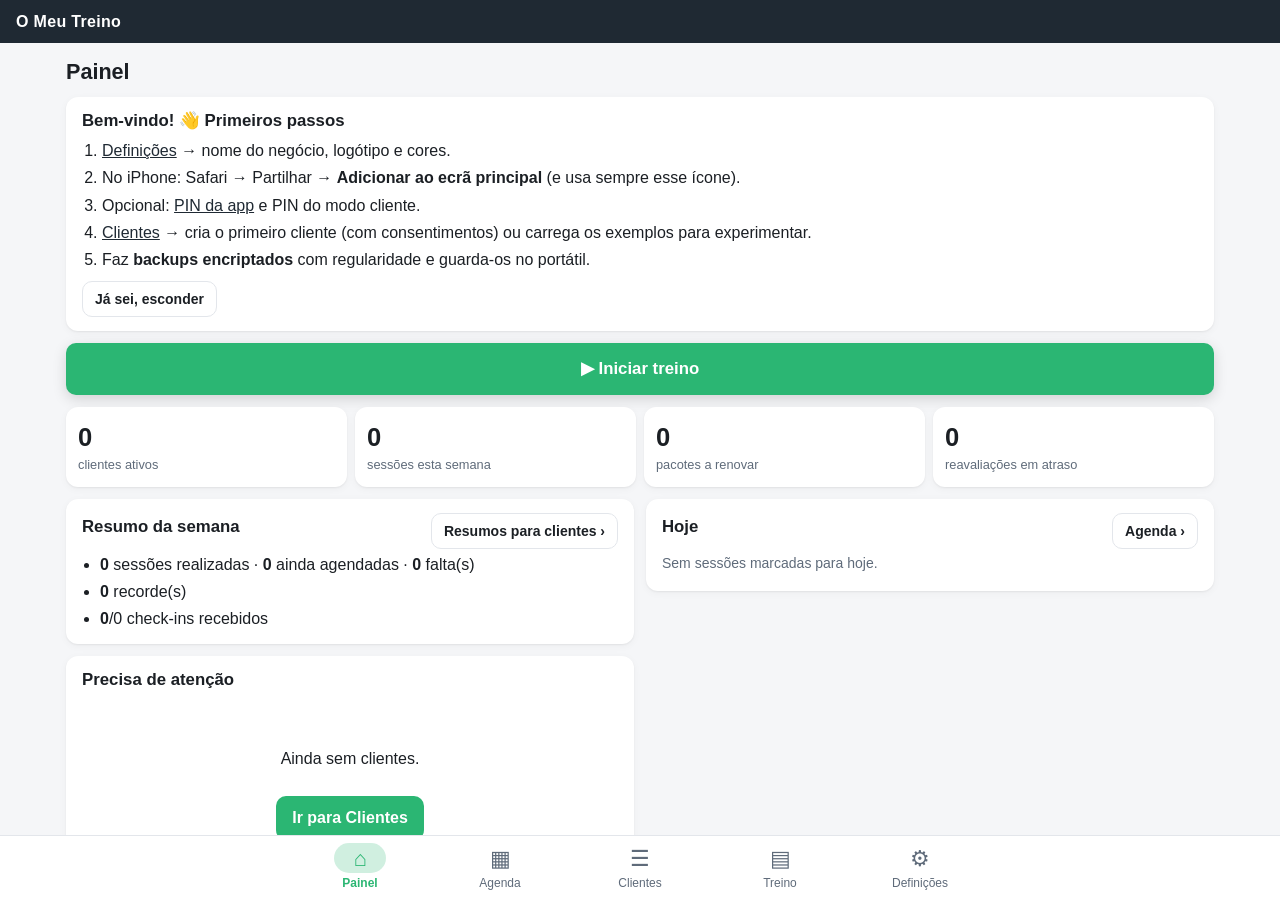
==== commit c5da4e3c: "Add files via upload" ====
--- a/index.html
+++ b/index.html
@@ -17,7 +17,7 @@
 <body>
   <div class="topo"><a href="#/" id="marca" class="marca">Treino</a></div>
   <div id="banner-treino" class="banner-treino" role="status" hidden></div>
-  <main id="app"><p class="centro ajuda">A carregar…</p></main>
+  <div class="rolar" id="rolar"><main id="app"><p class="centro ajuda">A carregar…</p></main></div>
   <nav class="nav" aria-label="Navegação principal">
     <a href="#/"><span aria-hidden="true">⌂</span>Painel</a>
     <a href="#/agenda"><span aria-hidden="true">▦</span>Agenda</a>
--- a/css/app.css
+++ b/css/app.css
@@ -33,11 +33,20 @@
 * { box-sizing: border-box; }
 /* O atributo hidden ganha sempre a regras de display das classes. */
 [hidden] { display: none !important; }
-html { -webkit-text-size-adjust: 100%; }
+/* Estrutura da app: o ecrã tem a altura REAL visível (100dvh; 100vh como recurso).
+   Topo e barra inferior ficam fora da zona de scroll; só o conteúdo (.rolar) desliza.
+   Assim a barra fica sempre colada ao fundo, sem depender de position: fixed — que no
+   Safari/iOS se desloca com o zoom, com o teclado ou com conteúdo mais largo que o ecrã. */
+html { -webkit-text-size-adjust: 100%; height: 100%; overflow: hidden; }
 body {
   margin: 0; font-family: var(--fonte); font-size: 16px; line-height: 1.45;
   background: var(--fundo); color: var(--texto);
-  padding-bottom: calc(var(--nav-altura) + env(safe-area-inset-bottom) + 16px);
+  height: 100vh; height: 100dvh; overflow: hidden;
+  display: flex; flex-direction: column;
+}
+.rolar {
+  flex: 1; min-height: 0; overflow-y: auto; overflow-x: hidden;
+  overscroll-behavior: contain; -webkit-overflow-scrolling: touch;
 }
 a { color: var(--cor-principal); }
 @media (prefers-color-scheme: dark) { a { color: var(--cor-secundaria); } }
@@ -48,7 +57,7 @@
 
 /* ---------- Estrutura ---------- */
 .topo {
-  position: sticky; top: 0; z-index: 10;
+  flex-shrink: 0; z-index: 10;
   background: var(--cor-principal); color: #fff;
   padding: calc(env(safe-area-inset-top) + 10px) 16px 10px;
 }
@@ -57,10 +66,12 @@
 main { max-width: 820px; margin: 0 auto; padding: 12px 16px; }
 
 .nav {
-  position: fixed; bottom: 0; left: 0; right: 0; z-index: 10;
+  flex-shrink: 0; z-index: 10;
   display: flex; background: var(--superficie); border-top: 1px solid var(--linha);
   padding-bottom: env(safe-area-inset-bottom);
 }
+/* Espaço no fim do conteúdo para não ficar colado à barra. */
+main { padding-bottom: 24px; }
 .nav a {
   flex: 1; height: var(--nav-altura); display: flex; flex-direction: column; align-items: center; justify-content: center;
   text-decoration: none; color: var(--texto-suave); font-size: .75rem; gap: 2px;
@@ -182,7 +193,7 @@
 .bloco-teste { border-top: 1px solid var(--linha); padding-top: 10px; margin-top: 10px; }
 .bloco-teste .lado { grid-column: 1 / -1; font-size: .85rem; }
 .calc { margin: 0; min-height: 1.2em; font-size: .92rem; }
-.barra-acoes { position: sticky; bottom: calc(var(--nav-altura) + env(safe-area-inset-bottom) + 8px); z-index: 5; }
+.barra-acoes { position: sticky; bottom: 8px; z-index: 5; }
 .barra-acoes-topo { margin-bottom: 12px; }
 .logo-prev { max-height: 60px; max-width: 200px; display: block; margin: 6px 0; }
 .paletas { display: flex; gap: 8px; flex-wrap: wrap; }
@@ -232,7 +243,7 @@
 .opcao { display: block; width: 100%; text-align: left; padding: 10px 12px; border: 0; border-bottom: 1px solid var(--linha); background: var(--superficie); color: var(--texto); font: inherit; cursor: pointer; min-height: 44px; }
 .opcao:last-child { border-bottom: 0; }
 .opcao.escolhida { background: color-mix(in srgb, var(--cor-secundaria) 20%, var(--superficie)); box-shadow: inset 4px 0 0 var(--cor-secundaria); }
-.select-compacto { width: auto; min-height: 32px; padding: 4px 8px; font-size: .85rem; }
+.select-compacto { width: auto; min-height: 36px; padding: 4px 8px; }
 .semanas a { display: flex; flex-direction: column; align-items: center; line-height: 1.2; }
 .semanas small { font-size: .7rem; }
 .sessao h3 { margin: 0; }
@@ -260,7 +271,7 @@
    Fase 3 — sessões, Modo Treino, pacotes
    ========================================================================== */
 .banner-treino {
-  position: sticky; top: calc(env(safe-area-inset-top) + 48px); z-index: 9;
+  flex-shrink: 0; z-index: 9;
   display: flex; align-items: center; justify-content: space-between; gap: 8px;
   padding: 8px 16px; background: var(--cor-secundaria); color: #fff; font-size: .9rem;
 }
@@ -284,7 +295,7 @@
 body.modo-treino .toasts { bottom: 16px; }
 body.modo-treino main { padding-top: 0; }
 .vivo-topo {
-  position: sticky; top: calc(env(safe-area-inset-top) + 48px); z-index: 8;
+  position: sticky; top: 0; z-index: 8;
   display: flex; align-items: center; gap: 8px; margin: 0 -16px; padding: 8px 16px;
   background: var(--superficie); border-bottom: 1px solid var(--linha); box-shadow: var(--sombra);
 }
@@ -298,7 +309,7 @@
 .btn-terminar { background: var(--texto); color: var(--fundo); }
 .btn-grande.btn-terminar { margin-top: 12px; }
 .descanso {
-  position: sticky; top: calc(env(safe-area-inset-top) + 48px + 62px); z-index: 7;
+  position: sticky; top: 62px; z-index: 7;
   display: flex; align-items: center; gap: 6px; flex-wrap: wrap; margin: 0 -16px 8px; padding: 6px 16px;
   background: var(--info-fundo); border-bottom: 1px solid var(--linha); font-size: .9rem;
 }
@@ -369,10 +380,10 @@
   .ajuste { grid-template-columns: 46px 52px 1fr 52px 36px; }
   .acoes-serie { grid-template-columns: 1fr 1fr; }
   .btn-concluir { grid-column: 1 / -1; }
-}
+}
 .mais-serie summary { cursor: pointer; color: var(--texto-suave); font-size: .85rem; padding: 6px 0; min-height: 36px; }
 .mais-serie[open] summary { margin-bottom: 6px; }
-.linha-q { flex-wrap: wrap; }
+.linha-q { flex-wrap: wrap; }
 
 /* ==========================================================================
    Fase 4 — análise, gráficos, zonas
@@ -402,7 +413,7 @@
 .grafico-tabela .tabela { font-variant-numeric: tabular-nums; }
 .sub-hx { border: 1px solid var(--linha); border-radius: 10px; padding: 6px 10px; margin: 6px 0; }
 .sub-hx summary { cursor: pointer; font-weight: 600; padding: 4px 0; }
-.txt-ok { color: var(--ok); }
+.txt-ok { color: var(--ok); }
 
 /* ==========================================================================
    Fase 5 — agenda, metas, consistência, check-in
@@ -456,7 +467,7 @@
 .ck-linha { display: flex; flex-direction: column; gap: 6px; margin-bottom: 12px; }
 .ck-linha small { display: block; color: var(--texto-suave); font-size: .78rem; }
 .ck-seg { display: grid; grid-template-columns: repeat(5, 1fr); width: 100%; }
-.ck-seg button { min-height: 52px; font-size: 1.2rem; }
+.ck-seg button { min-height: 52px; font-size: 1.2rem; }
 
 /* ==========================================================================
    Fase 6 — relatórios, modo cliente, fotografias
@@ -575,10 +586,10 @@
 @media (min-width: 600px) { .comparar-controlos { grid-template-columns: 1fr auto 1fr; } }
 .comparar-fotos { display: grid; grid-template-columns: 1fr 1fr; gap: 10px; }
 .comparar-fotos img { width: 100%; aspect-ratio: 2/3; object-fit: cover; border-radius: 10px; background: var(--fundo); }
-.comparar-fotos figcaption { text-align: center; font-weight: 600; margin-top: 4px; }
+.comparar-fotos figcaption { text-align: center; font-weight: 600; margin-top: 4px; }
 .mc-cab { flex-wrap: wrap; }
 .mc-cab .mc-marca { flex: 1; }
-.mc-cab h1 { order: 3; flex-basis: 100%; }
+.mc-cab h1 { order: 3; flex-basis: 100%; }
 
 /* ==========================================================================
    Fase 7 — bloqueio, avisos, polimento
@@ -604,4 +615,177 @@
 .boas-vindas li { margin-bottom: 4px; }
 /* Foco visível ao navegar com teclado (portátil). */
 :focus-visible { outline: 2px solid var(--cor-secundaria); outline-offset: 2px; }
-@media (prefers-reduced-motion: reduce) { * { animation: none !important; transition: none !important; scroll-behavior: auto !important; } }
+@media (prefers-reduced-motion: reduce) { * { animation: none !important; transition: none !important; scroll-behavior: auto !important; } }
+
+/* ==========================================================================
+   v1.1 — usabilidade em telemóvel e tablet
+   ========================================================================== */
+
+/* ---------- Caixas de edição: título e botões sempre visíveis; no telemóvel abrem de baixo ---------- */
+.dialogo { overflow: hidden; max-height: 90vh; }
+.dialogo form { display: flex; flex-direction: column; max-height: inherit; padding: 0; }
+.dialogo-cab { display: flex; align-items: center; gap: 8px; padding: 12px 12px 10px 16px; border-bottom: 1px solid var(--linha); flex-shrink: 0; }
+.dialogo-cab h2 { flex: 1; margin: 0; font-size: 1.1rem; }
+.dialogo-fechar { width: 40px; height: 40px; flex-shrink: 0; border-radius: 50%; border: 0; background: var(--fundo); color: var(--texto); font-size: 1.05rem; cursor: pointer; }
+.dialogo-corpo { flex: 1; overflow-y: auto; padding: 12px 16px; overscroll-behavior: contain; -webkit-overflow-scrolling: touch; }
+.dialogo-acoes { flex-shrink: 0; margin: 0; padding: 10px 16px calc(10px + env(safe-area-inset-bottom)); border-top: 1px solid var(--linha); background: var(--superficie); }
+@media (max-width: 700px) {
+  .dialogo { width: 100%; max-width: 100%; margin: auto 0 0; border-radius: 18px 18px 0 0; max-height: 92vh; }
+  .dialogo[open] { animation: folha-subir .2s ease-out; }
+  .dialogo-acoes .btn { flex: 1; min-height: 50px; }
+}
+@media (min-width: 701px) { .dialogo { width: min(640px, calc(100vw - 48px)); } }
+@keyframes folha-subir { from { transform: translateY(40px); opacity: .5; } }
+
+/* ---------- Toque: alvos maiores em ecrãs tácteis ---------- */
+@media (pointer: coarse) {
+  .btn-icone { min-width: 44px; min-height: 44px; }
+  .btn-peq { min-height: 40px; }
+  .chip { min-height: 40px; }
+}
+
+/* ---------- Barra inferior: separador ativo mais evidente ---------- */
+.nav a span { display: inline-flex; align-items: center; justify-content: center; min-width: 52px; height: 30px; border-radius: 99px; transition: background .15s; }
+.nav a.ativo span { background: color-mix(in srgb, var(--cor-secundaria) 22%, transparent); }
+@media (min-width: 768px) { .nav { justify-content: center; } .nav a { flex: 0 1 140px; } }
+
+/* ---------- Ficha do cliente ---------- */
+.ficha-topo { margin-bottom: 8px; }
+.acoes-cliente { display: grid; grid-template-columns: 1fr auto auto; gap: 8px; margin-bottom: 10px; }
+.acoes-cliente .btn-iniciar { grid-column: auto; min-height: 56px; font-size: 1.05rem; }
+.btn-quadrado { flex-direction: column; gap: 0; min-width: 64px; min-height: 56px; padding: 4px 8px; font-size: 1.2rem; line-height: 1.1; }
+.btn-quadrado small { font-size: .65rem; color: var(--texto-suave); font-weight: 600; }
+.separadores-ficha { position: sticky; top: 0; z-index: 6; background: var(--fundo); margin: 0 -16px 12px; padding: 0 8px; overflow: visible; }
+.separadores-ficha a, .sep-mais {
+  display: flex; flex-direction: column; align-items: center; gap: 1px; flex: 1; min-width: 0;
+  padding: 8px 2px; font-size: .78rem; white-space: nowrap; text-align: center;
+}
+.separadores-ficha a span, .sep-mais span { font-size: 1.15rem; }
+.sep-mais { background: none; border: 0; border-bottom: 3px solid transparent; margin-bottom: -1px; color: var(--texto-suave); font: inherit; font-size: .78rem; cursor: pointer; justify-content: center; }
+.sep-mais.ativo { color: var(--texto); border-bottom-color: var(--cor-secundaria); font-weight: 600; }
+@media (max-width: 767px) { .separadores-ficha .sec-extra { display: none; } }
+@media (min-width: 768px) {
+  .separadores-ficha { flex-wrap: wrap; justify-content: flex-start; }
+  .separadores-ficha a { flex: 0 0 auto; flex-direction: row; gap: 6px; font-size: .9rem; padding: 10px 12px; }
+  .sep-mais { display: none; }
+}
+.grelha-seccoes { display: grid; grid-template-columns: repeat(3, 1fr); gap: 8px; }
+.grelha-seccoes a {
+  display: flex; flex-direction: column; align-items: center; gap: 6px; padding: 14px 6px; border-radius: 14px;
+  background: var(--fundo); color: var(--texto); text-decoration: none; font-size: .85rem; font-weight: 600; text-align: center;
+}
+.grelha-seccoes a span { font-size: 1.6rem; }
+.grelha-seccoes a.ativo { outline: 2px solid var(--cor-secundaria); }
+
+/* ---------- Listas: clientes com botão ▶; biblioteca agrupada; filtros em "chips" ---------- */
+.item-com-acao { display: flex; align-items: stretch; }
+.item-com-acao .item { flex: 1; min-width: 0; }
+.btn-linha { flex-shrink: 0; width: 56px; border: 0; border-left: 1px solid var(--linha); background: none; color: var(--ok); font-size: 1.3rem; cursor: pointer; border-radius: 0 var(--raio) var(--raio) 0; }
+.btn-linha:active { background: var(--ok-fundo); }
+.chips-rolar { flex-wrap: nowrap; overflow-x: auto; scrollbar-width: none; padding-bottom: 2px; margin: 6px 0 8px; }
+.chips-rolar::-webkit-scrollbar { display: none; }
+.chips-rolar .chip { flex-shrink: 0; }
+.chip small { opacity: .7; margin-left: 2px; }
+.mais-filtros { margin-bottom: 8px; }
+.mais-filtros summary { cursor: pointer; color: var(--texto-suave); font-size: .9rem; padding: 6px 0; }
+.mais-filtros select { margin: 6px 0; }
+.grupo-titulo { font-size: .8rem; text-transform: uppercase; letter-spacing: .05em; color: var(--texto-suave); margin: 14px 4px 6px; }
+.grupo-escolha h4 { position: sticky; top: 0; z-index: 1; margin: 0; padding: 6px 12px; font-size: .75rem; text-transform: uppercase; letter-spacing: .05em; color: var(--texto-suave); background: var(--fundo); }
+.lista-escolha { max-height: 46vh; }
+@media (max-width: 700px) { .lista-escolha { max-height: 42vh; } }
+
+/* ---------- Tablet / ecrãs largos: aproveitar a largura ---------- */
+@media (min-width: 900px) {
+  main { max-width: 1180px; }
+  .painel-grelha { display: grid; grid-template-columns: 1fr 1fr; gap: 12px; align-items: start; }
+  .painel-grelha > .cartao { margin: 0; }
+  .corpo-resumo, .corpo-metas, .corpo-zonas { display: grid; grid-template-columns: 1fr 1fr; gap: 12px; align-items: start; }
+  .corpo-resumo > *, .corpo-metas > *, .corpo-zonas > * { margin: 0; }
+  .corpo-zonas > .caixa, .corpo-resumo > .zona-perigo { grid-column: 1 / -1; }
+  .cartao-graficos { display: grid; grid-template-columns: 1fr 1fr; column-gap: 24px; }
+  .cartao-graficos > :not(.grafico) { grid-column: 1 / -1; }
+  /* Modo Treino em ecrã dividido: lista à esquerda, exercício atual à direita */
+  .vivo-lista { display: grid; grid-template-columns: minmax(240px, 320px) 1fr; gap: 8px 16px; align-items: start; }
+  .vivo-lista > .ex-fechado { grid-column: 1; }
+  .vivo-lista > .ex-atual { grid-column: 2; grid-row: 1 / span 60; position: sticky; top: 70px; }
+  .vivo-lista > p { grid-column: 1 / -1; }
+}
+.ex-marcador { display: none; }
+@media (min-width: 900px) {
+  .ex-marcador { display: flex; border: 2px solid var(--cor-secundaria); font-weight: 700; }
+}
+.barra-filtros { grid-template-columns: 1fr auto !important; }
+.lista > li:has(.item-compacto) { margin-bottom: 6px; }
+.item-compacto { min-height: 52px; padding: 10px 14px; }
+.item-compacto .item-principal strong { margin-right: 6px; }
+.item-linha2 { display: block; margin-top: 2px; font-size: .78rem; }
+/* Folha: altura visível real (no Safari exclui a barra de ferramentas) e animação só de opacidade. */
+.dialogo { max-height: 90dvh; }
+@media (max-width: 700px) {
+  .dialogo { max-height: 92vh; max-height: 92dvh; }
+  .dialogo[open] { animation: folha-aparecer .18s ease-out; }
+}
+@keyframes folha-aparecer { from { opacity: .85; } }
+
+/* Impressão (PDF): voltar ao fluxo normal da página, senão só sairia a parte visível. */
+@media print {
+  html, body { height: auto !important; overflow: visible !important; display: block !important; }
+  .rolar { overflow: visible !important; }
+}
+/* ---------- Eliminar séries (Modo Treino) ---------- */
+.btn-lixo {
+  flex-shrink: 0; min-width: 44px; min-height: 44px; border: 0; border-radius: 10px;
+  background: transparent; color: var(--texto-suave); font-size: 1.1rem; cursor: pointer; touch-action: manipulation;
+}
+.btn-lixo:active { background: var(--alerta-fundo); color: var(--alerta); }
+.serie-linha { gap: 6px; padding-left: 2px; }
+.se-cab { display: flex; justify-content: space-between; align-items: flex-start; gap: 8px; }
+/* Avisos com botões (ex.: "Anular") aceitam toques. */
+.toast-acoes { pointer-events: auto; display: flex; align-items: center; gap: 10px; padding: 6px 6px 6px 16px; }
+.toast-acoes button {
+  min-height: 40px; padding: 6px 12px; border: 0; border-radius: 99px; font: inherit; font-weight: 700; cursor: pointer;
+  background: color-mix(in srgb, var(--fundo) 25%, transparent); color: inherit;
+}
+
+/* ---------- Superséries (A1/A2…) ---------- */
+.rotulo-grupo { display: inline-block; min-width: 2em; padding: 1px 6px; border-radius: 6px; background: var(--cor-secundaria); color: #fff; font-size: .8rem; font-weight: 700; text-align: center; font-variant-numeric: tabular-nums; }
+.lista-ex > li.em-grupo { box-shadow: inset 3px 0 0 var(--cor-secundaria); padding-left: 10px; }
+.lista-ex > li.em-grupo .ex-principal strong::before { content: none; }
+.lista-ex > li.ligacao { counter-increment: none; border-top: 0; padding: 0; }
+.lista-ex > li.ligacao.ligado { box-shadow: inset 3px 0 0 var(--cor-secundaria); padding-left: 10px; }
+.btn-ligacao { display: block; width: 100%; min-height: 36px; padding: 4px 0; background: none; border: 0; text-align: left; font: inherit; font-size: .85rem; color: var(--texto-suave); cursor: pointer; touch-action: manipulation; }
+.ligacao:not(.ligado) .btn-ligacao { opacity: .75; }
+.ligado .btn-ligacao { color: var(--cor-secundaria); font-weight: 600; }
+.ex-fechado.em-grupo { box-shadow: inset 4px 0 0 var(--cor-secundaria); }
+.ex-fechado .rotulo-grupo { margin-right: 2px; }
+.ex-fechado.a-seguir { border-style: dashed; border-color: var(--cor-secundaria); }
+.tag-seguir { background: var(--cor-secundaria); color: #fff; }
+.faixa-grupo { display: flex; flex-direction: column; gap: 2px; width: 100%; margin: 4px 0 8px; padding: 8px 10px; border: 1px solid var(--cor-secundaria); border-radius: 10px; background: color-mix(in srgb, var(--cor-secundaria) 10%, transparent); color: inherit; font: inherit; text-align: left; cursor: pointer; touch-action: manipulation; }
+.faixa-grupo span { font-weight: 700; color: var(--cor-secundaria); }
+.faixa-grupo small { color: var(--texto); }
+
+/* ---------- Ecrãs de registo sem zoom (estabilidade.js) ----------
+   manipulation: sem zoom de duplo toque; pan-x pan-y (onde suportado): também sem pinça. Deslizar continua a funcionar. */
+body.sem-zoom, body.sem-zoom * { touch-action: manipulation; touch-action: pan-x pan-y; }
+body.sem-zoom { overscroll-behavior: none; }
+
+/* ---------- Resumo semanal (ronda 1.2): equivalentes e volume por grupo ---------- */
+.rel-nota { padding: 2px 24px; margin: 0; color: var(--t2); font-size: .85rem; }
+.rel-kpis-sub { padding: 0; }
+.rel-equivalentes { display: grid; gap: 8px; }
+.rel-equiv { display: flex; align-items: center; gap: 14px; padding: 10px 14px; border-radius: 12px; background: color-mix(in srgb, var(--marca2, #2BB673) 12%, #fff); border: 1px solid color-mix(in srgb, var(--marca2, #2BB673) 35%, #fff); }
+.rel-equiv span { font-size: 2.2rem; line-height: 1; }
+.rel-equiv p { margin: 0; font-weight: 600; font-size: .98rem; }
+.rel-barras { display: flex; flex-direction: column; gap: 6px; }
+.rel-barras-linha { display: grid; grid-template-columns: 7.5em 1fr 4.5em; align-items: center; gap: 8px; font-size: .85rem; }
+.rel-barras-linha strong { text-align: right; font-variant-numeric: tabular-nums; }
+.rel-barras-fundo { height: 12px; background: var(--l); border-radius: 99px; overflow: hidden; }
+.rel-barras-fundo i { display: block; height: 100%; background: var(--marca2, #2BB673); border-radius: 99px; }
+@media print { .rel-equiv, .rel-barras-fundo i { -webkit-print-color-adjust: exact; print-color-adjust: exact; } }
+.equiv { margin: 8px 0; }
+.equiv-cab { display: grid; grid-template-columns: 5.5em 1fr 44px; gap: 8px; align-items: end; }
+.equiv-cab .btn-lixo { margin-bottom: 4px; }
+.input-icone { text-align: center; font-size: 22px !important; }
+details.equiv { border: 1px solid var(--linha); border-radius: 10px; padding: 0 12px; }
+details.equiv[open] { padding-bottom: 10px; }
+details.equiv summary { cursor: pointer; min-height: 44px; display: flex; align-items: center; font-weight: 600; touch-action: manipulation; }
